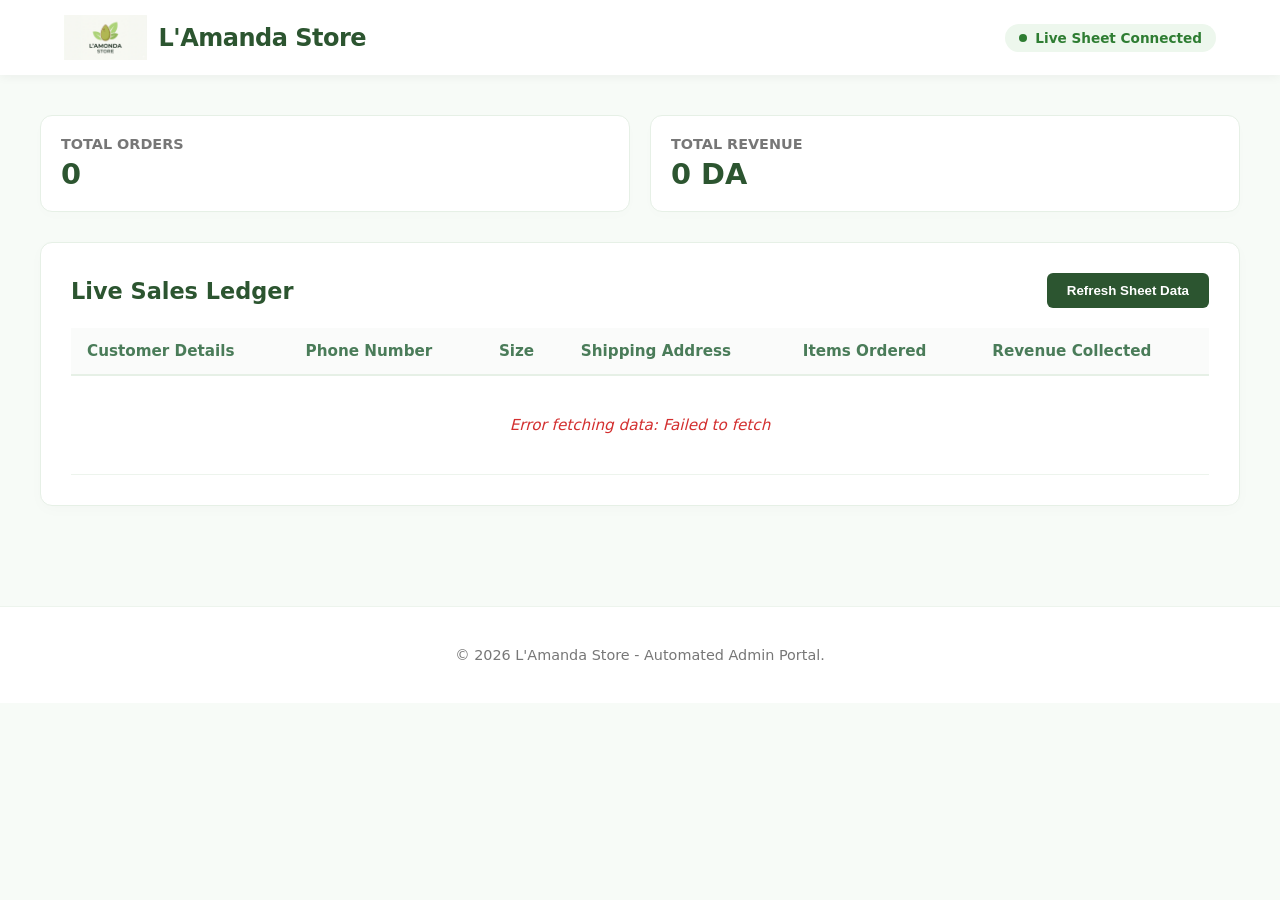
==== automatic.html @ 0e8d024d "Add files via upload" ====
<!DOCTYPE html>
<html lang="en">
<head>
    <meta charset="UTF-8">
    <meta name="viewport" content="width=device-width, initial-scale=1.0">
    <title>L'Amanda Store - Live Order Dashboard</title>
    <link rel="icon" type="image/png" href="Gemini_Generated_Image_khus8pkhus8pkhus.png">
    <style>
        :root {
            --primary-color: #2c5530; 
            --secondary-color: #4a7c59;
            --accent-color: #a8d5ba;
            --bg-color: #f7fbf7;
            --text-dark: #222;
            --border-color: #e6f0e6;
        }

        body {
            font-family: 'Segoe UI', system-ui, -apple-system, sans-serif;
            margin: 0;
            padding: 0;
            background-color: var(--bg-color); 
            color: var(--text-dark);
        }

        header {
            background-color: white; 
            padding: 15px 5%;
            display: flex;
            justify-content: space-between;
            align-items: center;
            box-shadow: 0 2px 10px rgba(0,0,0,0.05);
        }

        .header-logo-container {
            display: flex;
            align-items: center;
            gap: 12px;
        }

        .site-logo {
            height: 45px;
            width: auto;
            object-fit: contain;
        }

        header h1 {
            margin: 0;
            font-size: 1.5em;
            color: var(--primary-color);
            letter-spacing: -0.5px;
        }

        .dashboard-status {
            display: flex;
            align-items: center;
            gap: 8px;
            background-color: #edf7ed;
            color: #2e7d32;
            padding: 6px 14px;
            border-radius: 20px;
            font-weight: 600;
            font-size: 0.85em;
        }

        .pulse-dot {
            width: 8px;
            height: 8px;
            background-color: #2e7d32;
            border-radius: 50%;
            animation: pulse 1.5s infinite;
        }

        @keyframes pulse {
            0% { transform: scale(0.9); opacity: 1; }
            50% { transform: scale(1.2); opacity: 0.5; }
            100% { transform: scale(0.9); opacity: 1; }
        }

        main {
            max-width: 1200px;
            margin: 0 auto;
            padding: 40px 20px;
        }

        .stats-grid {
            display: grid;
            grid-template-columns: repeat(auto-fit, minmax(220px, 1fr));
            gap: 20px;
            margin-bottom: 30px;
        }

        .stat-card {
            background: white;
            padding: 20px;
            border-radius: 12px;
            border: 1px solid var(--border-color);
            box-shadow: 0 4px 15px rgba(0,0,0,0.01);
        }

        .stat-card h3 {
            margin: 0 0 5px 0;
            color: #777;
            font-size: 0.9em;
            text-transform: uppercase;
        }

        .stat-card p {
            margin: 0;
            font-size: 1.8em;
            font-weight: 700;
            color: var(--primary-color);
        }

        .ledger-section {
            background-color: white;
            padding: 30px;
            border-radius: 12px;
            box-shadow: 0 4px 15px rgba(0,0,0,0.02);
            border: 1px solid var(--border-color);
        }

        .ledger-header {
            display: flex;
            justify-content: space-between;
            align-items: center;
            margin-bottom: 20px;
        }

        .ledger-header h2 {
            margin: 0;
            color: var(--primary-color);
            font-size: 1.4em;
        }

        .btn-refresh {
            background-color: var(--primary-color);
            color: white;
            border: none;
            padding: 10px 20px;
            border-radius: 6px;
            font-weight: 600;
            cursor: pointer;
            transition: background 0.2s;
        }

        .btn-refresh:hover {
            background-color: #1e3a20;
        }

        .table-responsive {
            overflow-x: auto;
        }

        table {
            width: 100%;
            border-collapse: collapse;
            text-align: left;
            font-size: 0.95em;
        }

        th {
            background-color: #fafbfa;
            color: var(--secondary-color);
            padding: 14px 16px;
            font-weight: 600;
            border-bottom: 2px solid var(--border-color);
        }

        td {
            padding: 14px 16px;
            border-bottom: 1px solid #edf4ed;
            vertical-align: middle;
        }

        tr:hover td {
            background-color: #fcfdfc;
        }

        .item-badge {
            display: inline-block;
            background-color: #edf7ed;
            color: var(--primary-color);
            padding: 4px 10px;
            border-radius: 20px;
            font-size: 0.85em;
            font-weight: 600;
            border: 1px solid #d0ebd0;
        }

        .total-badge {
            font-weight: 700;
            color: var(--primary-color);
        }

        .empty-state {
            text-align: center;
            color: #888;
            padding: 40px 0;
            font-style: italic;
        }

        footer {
            text-align: center;
            padding: 40px 20px;
            color: #777;
            font-size: 0.9em;
            border-top: 1px solid #edf4ed;
            background-color: white;
            margin-top: 60px;
        }
    </style>
</head>
<body>

    <header>
        <div class="header-logo-container">
            <img src="Gemini_Generated_Image_khus8pkhus8pkhus.png" alt="l'Amanda store Logo" class="site-logo">
            <h1>L'Amanda Store</h1>
        </div>
        <div class="dashboard-status">
            <div class="pulse-dot"></div>
            <span>Live Sheet Connected</span>
        </div>
    </header>

    <main>
        <!-- Analytical Stats Cards -->
        <div class="stats-grid">
            <div class="stat-card">
                <h3>Total Orders</h3>
                <p id="statOrders">0</p>
            </div>
            <div class="stat-card">
                <h3>Total Revenue</h3>
                <p id="statRevenue">0 DA</p>
            </div>
        </div>

        <!-- Orders Database Table Grid -->
        <section class="ledger-section">
            <div class="ledger-header">
                <h2>Live Sales Ledger</h2>
                <button class="btn-refresh" onclick="fetchLiveOrders()">Refresh Sheet Data</button>
            </div>
            
            <div class="table-responsive">
                <table>
                    <thead>
                        <tr>
                            <th>Customer Details</th>
                            <th>Phone Number</th>
                            <th>Size</th>
                            <th>Shipping Address</th>
                            <th>Items Ordered</th>
                            <th>Revenue Collected</th>
                        </tr>
                    </thead>
                    <tbody id="ledgerTableBody">
                        <tr>
                            <td colspan="6" class="empty-state">Loading live database records from Google Sheets...</td>
                        </tr>
                    </tbody>
                </table>
            </div>
        </section>
    </main>

    <footer>
        &copy; 2026 L'Amanda Store - Automated Admin Portal.
    </footer>

    <script>
        const API_ENDPOINT = "https://api.sheetbest.com/sheets/30e3bc87-c617-4fdc-9923-d873060d3c46";

        async function fetchLiveOrders() {
            const tbody = document.getElementById('ledgerTableBody');
            try {
                const response = await fetch(API_ENDPOINT);
                if (!response.ok) throw new Error("Could not access API link");
                
                const data = await response.ok ? await response.json() : [];
                
                if (data.length === 0) {
                    tbody.innerHTML = `<tr><td colspan="6" class="empty-state">No order rows found inside this sheet.</td></tr>`;
                    updateMetrics(0, 0);
                    return;
                }

                let totalSales = 0;
                let tableRowsHTML = "";

                // Reverse data sequence array to show newest row values at the very top
                data.reverse().forEach(row => {
                    // Fallbacks handle keys matching form inputs
                    const name = row["Client_Name"] || row["Customer Name"] || "N/A";
                    const phone = row["Client_Phone"] || row["Phone"] || "N/A";
                    const size = row["Client_Size"] || row["Size"] || "N/A";
                    const address = row["Client_Address"] || row["Address"] || "N/A";
                    const items = row["Items_Ordered"] || row["Items Ordered"] || "N/A";
                    const totalRaw = row["Total_Price"] || row["Total Price"] || "0";

                    // Remove non-numeric artifacts to compute financial counts
                    const cashVal = parseInt(totalRaw.replace(/[^0-9]/g, '')) || 0;
                    totalSales += cashVal;

                    tableRowsHTML += `
                        <tr>
                            <td><strong>${name}</strong></td>
                            <td><span style="color:#555;">${phone}</span></td>
                            <td><span class="item-badge" style="background:#f0f4f0; color:#2c5530;">${size}</span></td>
                            <td><small style="color:#666;">${address}</small></td>
                            <td><span class="item-badge">${items}</span></td>
                            <td class="total-badge">${cashVal.toLocaleString()} DA</td>
                        </tr>`;
                });

                tbody.innerHTML = tableRowsHTML;
                updateMetrics(data.length, totalSales);

            } catch (err) {
                tbody.innerHTML = `<tr><td colspan="6" class="empty-state" style="color:#d32f2f;">Error fetching data: ${err.message}</td></tr>`;
            }
        }

        function updateMetrics(count, revenue) {
            document.getElementById('statOrders').innerText = count;
            document.getElementById('statRevenue').innerText = revenue.toLocaleString() + " DA";
        }

        // Automatic engine initialization loop
        window.onload = fetchLiveOrders;
    </script>
</body>
</html>
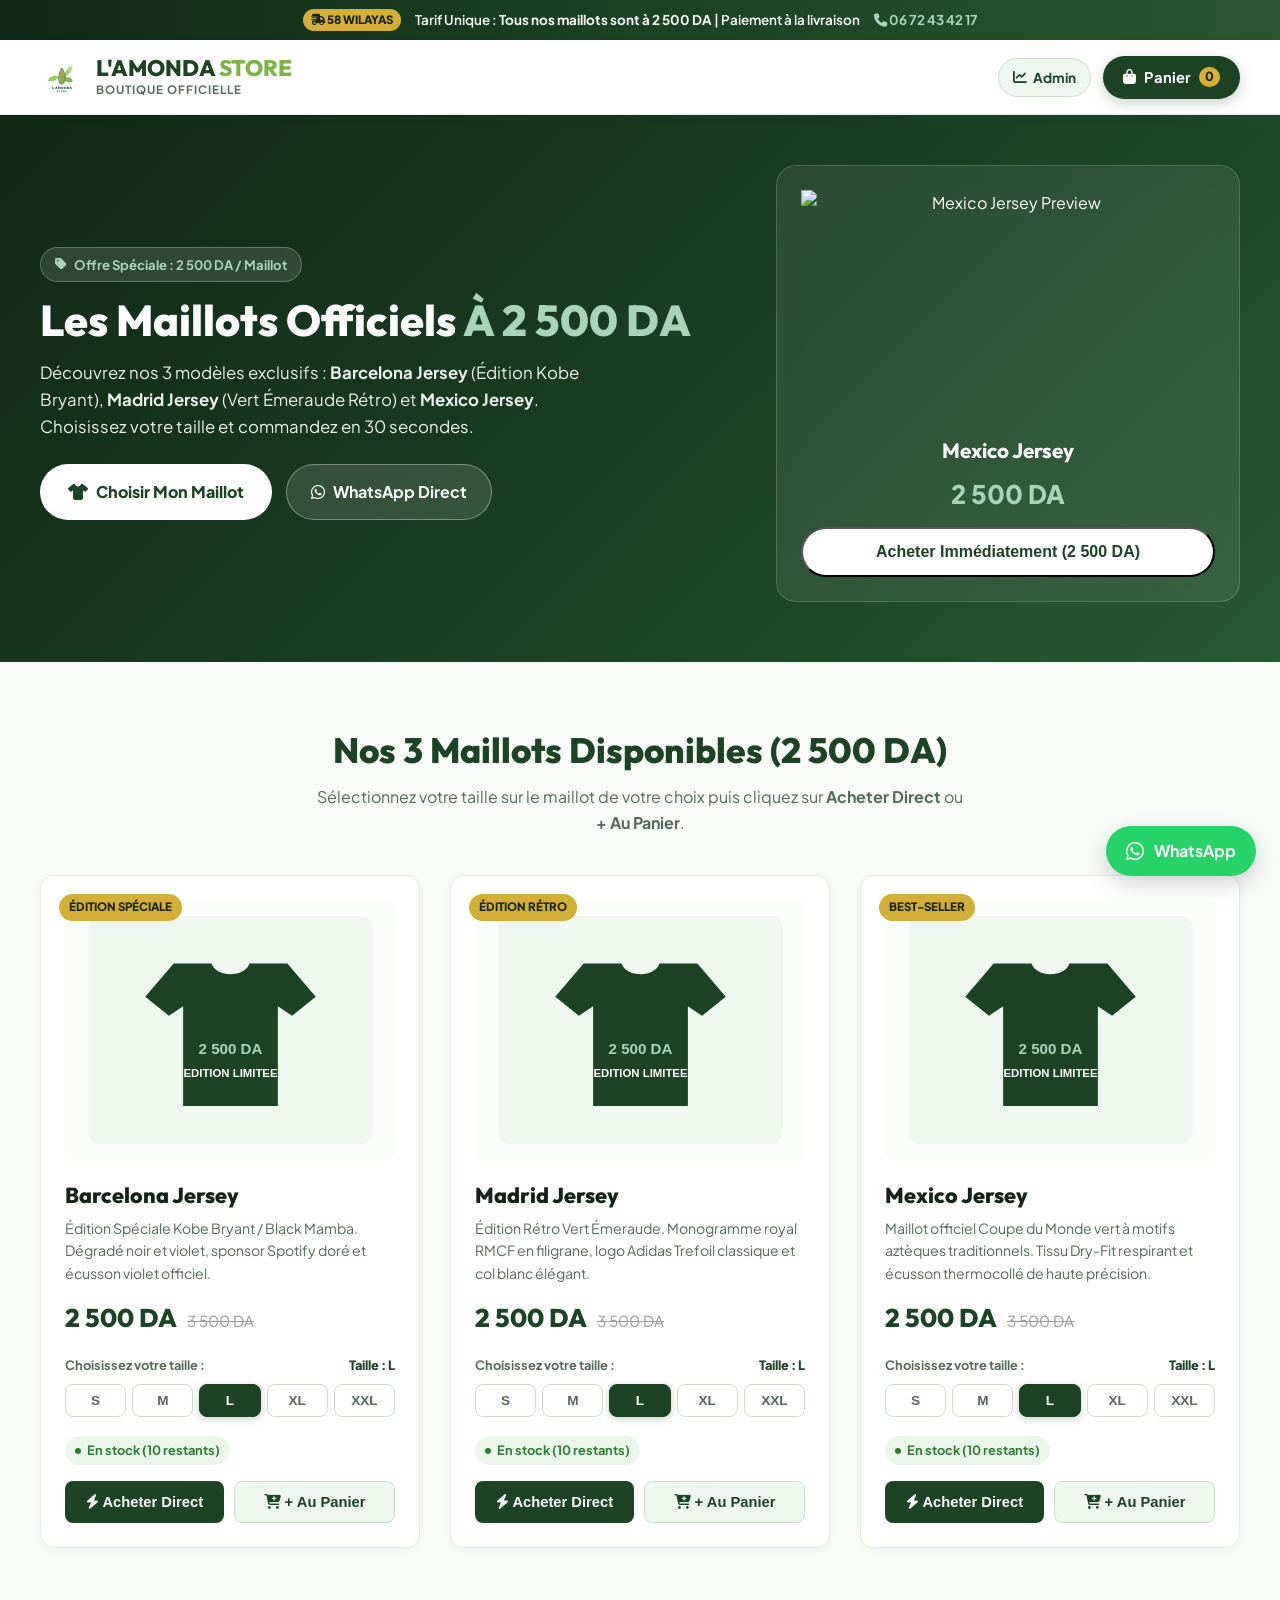
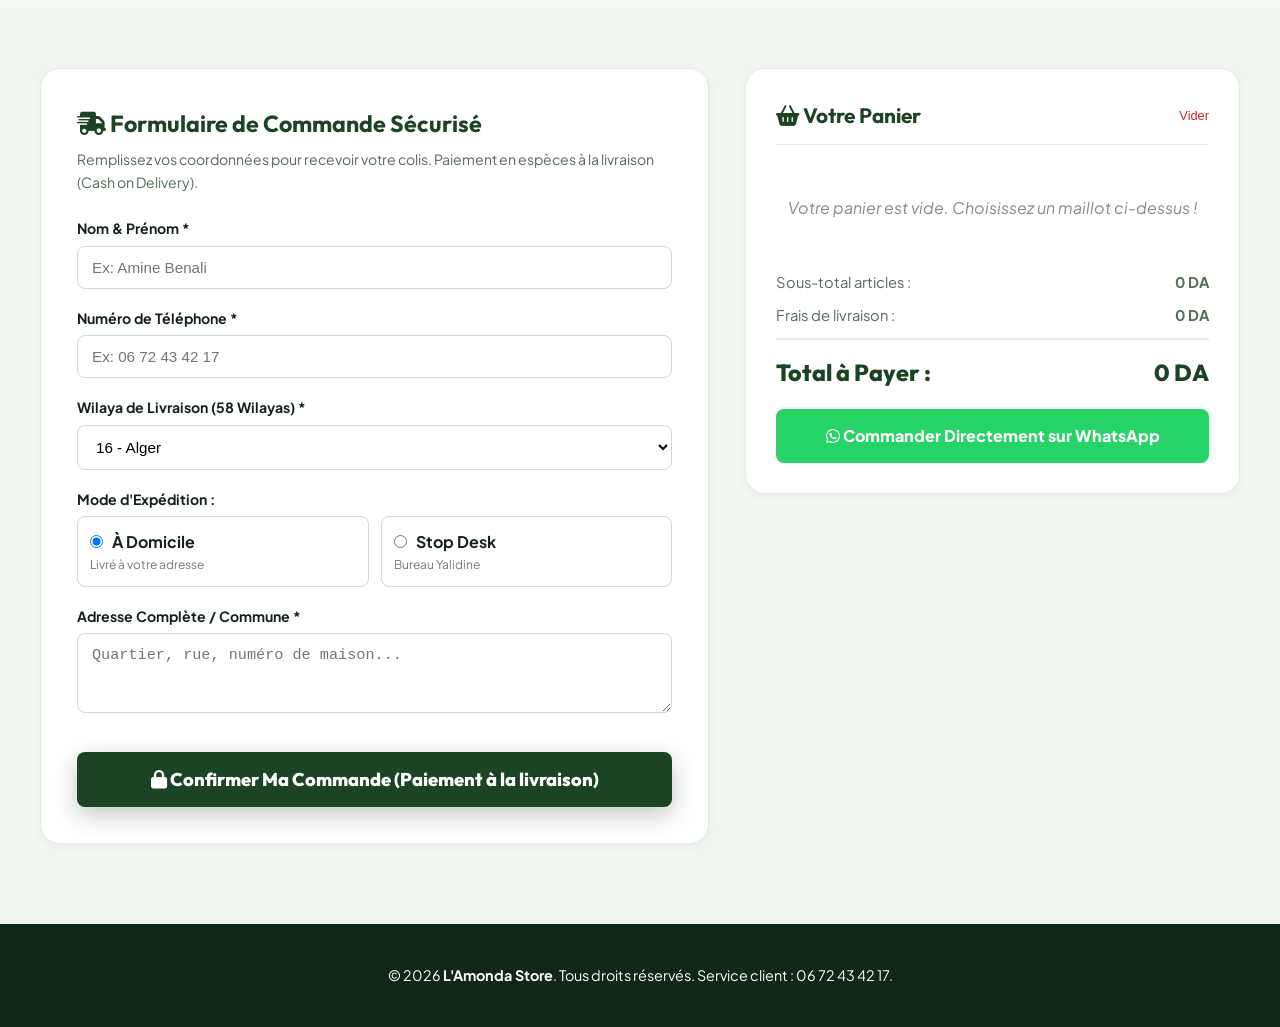
==== commit 151fd9f9: "Add files via upload" ====
--- a/automatic.html
+++ b/automatic.html
@@ -1,335 +1,12 @@
-<!DOCTYPE html>
-<html lang="en">
-<head>
-    <meta charset="UTF-8">
-    <meta name="viewport" content="width=device-width, initial-scale=1.0">
-    <title>L'Amanda Store - Live Order Dashboard</title>
-    <link rel="icon" type="image/png" href="Gemini_Generated_Image_khus8pkhus8pkhus.png">
-    <style>
-        :root {
-            --primary-color: #2c5530; 
-            --secondary-color: #4a7c59;
-            --accent-color: #a8d5ba;
-            --bg-color: #f7fbf7;
-            --text-dark: #222;
-            --border-color: #e6f0e6;
-        }
-
-        body {
-            font-family: 'Segoe UI', system-ui, -apple-system, sans-serif;
-            margin: 0;
-            padding: 0;
-            background-color: var(--bg-color); 
-            color: var(--text-dark);
-        }
-
-        header {
-            background-color: white; 
-            padding: 15px 5%;
-            display: flex;
-            justify-content: space-between;
-            align-items: center;
-            box-shadow: 0 2px 10px rgba(0,0,0,0.05);
-        }
-
-        .header-logo-container {
-            display: flex;
-            align-items: center;
-            gap: 12px;
-        }
-
-        .site-logo {
-            height: 45px;
-            width: auto;
-            object-fit: contain;
-        }
-
-        header h1 {
-            margin: 0;
-            font-size: 1.5em;
-            color: var(--primary-color);
-            letter-spacing: -0.5px;
-        }
-
-        .dashboard-status {
-            display: flex;
-            align-items: center;
-            gap: 8px;
-            background-color: #edf7ed;
-            color: #2e7d32;
-            padding: 6px 14px;
-            border-radius: 20px;
-            font-weight: 600;
-            font-size: 0.85em;
-        }
-
-        .pulse-dot {
-            width: 8px;
-            height: 8px;
-            background-color: #2e7d32;
-            border-radius: 50%;
-            animation: pulse 1.5s infinite;
-        }
-
-        @keyframes pulse {
-            0% { transform: scale(0.9); opacity: 1; }
-            50% { transform: scale(1.2); opacity: 0.5; }
-            100% { transform: scale(0.9); opacity: 1; }
-        }
-
-        main {
-            max-width: 1200px;
-            margin: 0 auto;
-            padding: 40px 20px;
-        }
-
-        .stats-grid {
-            display: grid;
-            grid-template-columns: repeat(auto-fit, minmax(220px, 1fr));
-            gap: 20px;
-            margin-bottom: 30px;
-        }
-
-        .stat-card {
-            background: white;
-            padding: 20px;
-            border-radius: 12px;
-            border: 1px solid var(--border-color);
-            box-shadow: 0 4px 15px rgba(0,0,0,0.01);
-        }
-
-        .stat-card h3 {
-            margin: 0 0 5px 0;
-            color: #777;
-            font-size: 0.9em;
-            text-transform: uppercase;
-        }
-
-        .stat-card p {
-            margin: 0;
-            font-size: 1.8em;
-            font-weight: 700;
-            color: var(--primary-color);
-        }
-
-        .ledger-section {
-            background-color: white;
-            padding: 30px;
-            border-radius: 12px;
-            box-shadow: 0 4px 15px rgba(0,0,0,0.02);
-            border: 1px solid var(--border-color);
-        }
-
-        .ledger-header {
-            display: flex;
-            justify-content: space-between;
-            align-items: center;
-            margin-bottom: 20px;
-        }
-
-        .ledger-header h2 {
-            margin: 0;
-            color: var(--primary-color);
-            font-size: 1.4em;
-        }
-
-        .btn-refresh {
-            background-color: var(--primary-color);
-            color: white;
-            border: none;
-            padding: 10px 20px;
-            border-radius: 6px;
-            font-weight: 600;
-            cursor: pointer;
-            transition: background 0.2s;
-        }
-
-        .btn-refresh:hover {
-            background-color: #1e3a20;
-        }
-
-        .table-responsive {
-            overflow-x: auto;
-        }
-
-        table {
-            width: 100%;
-            border-collapse: collapse;
-            text-align: left;
-            font-size: 0.95em;
-        }
-
-        th {
-            background-color: #fafbfa;
-            color: var(--secondary-color);
-            padding: 14px 16px;
-            font-weight: 600;
-            border-bottom: 2px solid var(--border-color);
-        }
-
-        td {
-            padding: 14px 16px;
-            border-bottom: 1px solid #edf4ed;
-            vertical-align: middle;
-        }
-
-        tr:hover td {
-            background-color: #fcfdfc;
-        }
-
-        .item-badge {
-            display: inline-block;
-            background-color: #edf7ed;
-            color: var(--primary-color);
-            padding: 4px 10px;
-            border-radius: 20px;
-            font-size: 0.85em;
-            font-weight: 600;
-            border: 1px solid #d0ebd0;
-        }
-
-        .total-badge {
-            font-weight: 700;
-            color: var(--primary-color);
-        }
-
-        .empty-state {
-            text-align: center;
-            color: #888;
-            padding: 40px 0;
-            font-style: italic;
-        }
-
-        footer {
-            text-align: center;
-            padding: 40px 20px;
-            color: #777;
-            font-size: 0.9em;
-            border-top: 1px solid #edf4ed;
-            background-color: white;
-            margin-top: 60px;
-        }
-    </style>
-</head>
-<body>
-
-    <header>
-        <div class="header-logo-container">
-            <img src="Gemini_Generated_Image_khus8pkhus8pkhus.png" alt="l'Amanda store Logo" class="site-logo">
-            <h1>L'Amanda Store</h1>
-        </div>
-        <div class="dashboard-status">
-            <div class="pulse-dot"></div>
-            <span>Live Sheet Connected</span>
-        </div>
-    </header>
-
-    <main>
-        <!-- Analytical Stats Cards -->
-        <div class="stats-grid">
-            <div class="stat-card">
-                <h3>Total Orders</h3>
-                <p id="statOrders">0</p>
-            </div>
-            <div class="stat-card">
-                <h3>Total Revenue</h3>
-                <p id="statRevenue">0 DA</p>
-            </div>
-        </div>
-
-        <!-- Orders Database Table Grid -->
-        <section class="ledger-section">
-            <div class="ledger-header">
-                <h2>Live Sales Ledger</h2>
-                <button class="btn-refresh" onclick="fetchLiveOrders()">Refresh Sheet Data</button>
-            </div>
-            
-            <div class="table-responsive">
-                <table>
-                    <thead>
-                        <tr>
-                            <th>Customer Details</th>
-                            <th>Phone Number</th>
-                            <th>Size</th>
-                            <th>Shipping Address</th>
-                            <th>Items Ordered</th>
-                            <th>Revenue Collected</th>
-                        </tr>
-                    </thead>
-                    <tbody id="ledgerTableBody">
-                        <tr>
-                            <td colspan="6" class="empty-state">Loading live database records from Google Sheets...</td>
-                        </tr>
-                    </tbody>
-                </table>
-            </div>
-        </section>
-    </main>
-
-    <footer>
-        &copy; 2026 L'Amanda Store - Automated Admin Portal.
-    </footer>
-
-    <script>
-        const API_ENDPOINT = "https://api.sheetbest.com/sheets/30e3bc87-c617-4fdc-9923-d873060d3c46";
-
-        async function fetchLiveOrders() {
-            const tbody = document.getElementById('ledgerTableBody');
-            try {
-                const response = await fetch(API_ENDPOINT);
-                if (!response.ok) throw new Error("Could not access API link");
-                
-                const data = await response.ok ? await response.json() : [];
-                
-                if (data.length === 0) {
-                    tbody.innerHTML = `<tr><td colspan="6" class="empty-state">No order rows found inside this sheet.</td></tr>`;
-                    updateMetrics(0, 0);
-                    return;
-                }
-
-                let totalSales = 0;
-                let tableRowsHTML = "";
-
-                // Reverse data sequence array to show newest row values at the very top
-                data.reverse().forEach(row => {
-                    // Fallbacks handle keys matching form inputs
-                    const name = row["Client_Name"] || row["Customer Name"] || "N/A";
-                    const phone = row["Client_Phone"] || row["Phone"] || "N/A";
-                    const size = row["Client_Size"] || row["Size"] || "N/A";
-                    const address = row["Client_Address"] || row["Address"] || "N/A";
-                    const items = row["Items_Ordered"] || row["Items Ordered"] || "N/A";
-                    const totalRaw = row["Total_Price"] || row["Total Price"] || "0";
-
-                    // Remove non-numeric artifacts to compute financial counts
-                    const cashVal = parseInt(totalRaw.replace(/[^0-9]/g, '')) || 0;
-                    totalSales += cashVal;
-
-                    tableRowsHTML += `
-                        <tr>
-                            <td><strong>${name}</strong></td>
-                            <td><span style="color:#555;">${phone}</span></td>
-                            <td><span class="item-badge" style="background:#f0f4f0; color:#2c5530;">${size}</span></td>
-                            <td><small style="color:#666;">${address}</small></td>
-                            <td><span class="item-badge">${items}</span></td>
-                            <td class="total-badge">${cashVal.toLocaleString()} DA</td>
-                        </tr>`;
-                });
-
-                tbody.innerHTML = tableRowsHTML;
-                updateMetrics(data.length, totalSales);
-
-            } catch (err) {
-                tbody.innerHTML = `<tr><td colspan="6" class="empty-state" style="color:#d32f2f;">Error fetching data: ${err.message}</td></tr>`;
-            }
-        }
-
-        function updateMetrics(count, revenue) {
-            document.getElementById('statOrders').innerText = count;
-            document.getElementById('statRevenue').innerText = revenue.toLocaleString() + " DA";
-        }
-
-        // Automatic engine initialization loop
-        window.onload = fetchLiveOrders;
-    </script>
-</body>
-</html>+<!DOCTYPE html>
+<html lang="fr">
+<head>
+  <meta charset="UTF-8">
+  <meta http-equiv="refresh" content="0; url=index.html">
+  <title>Redirection L'Amonda Store</title>
+  <script>window.location.href = "index.html";</script>
+</head>
+<body>
+  <p>Redirection vers la boutique officielle : <a href="index.html">Cliquez ici pour accéder à L'Amonda Store</a></p>
+</body>
+</html>
